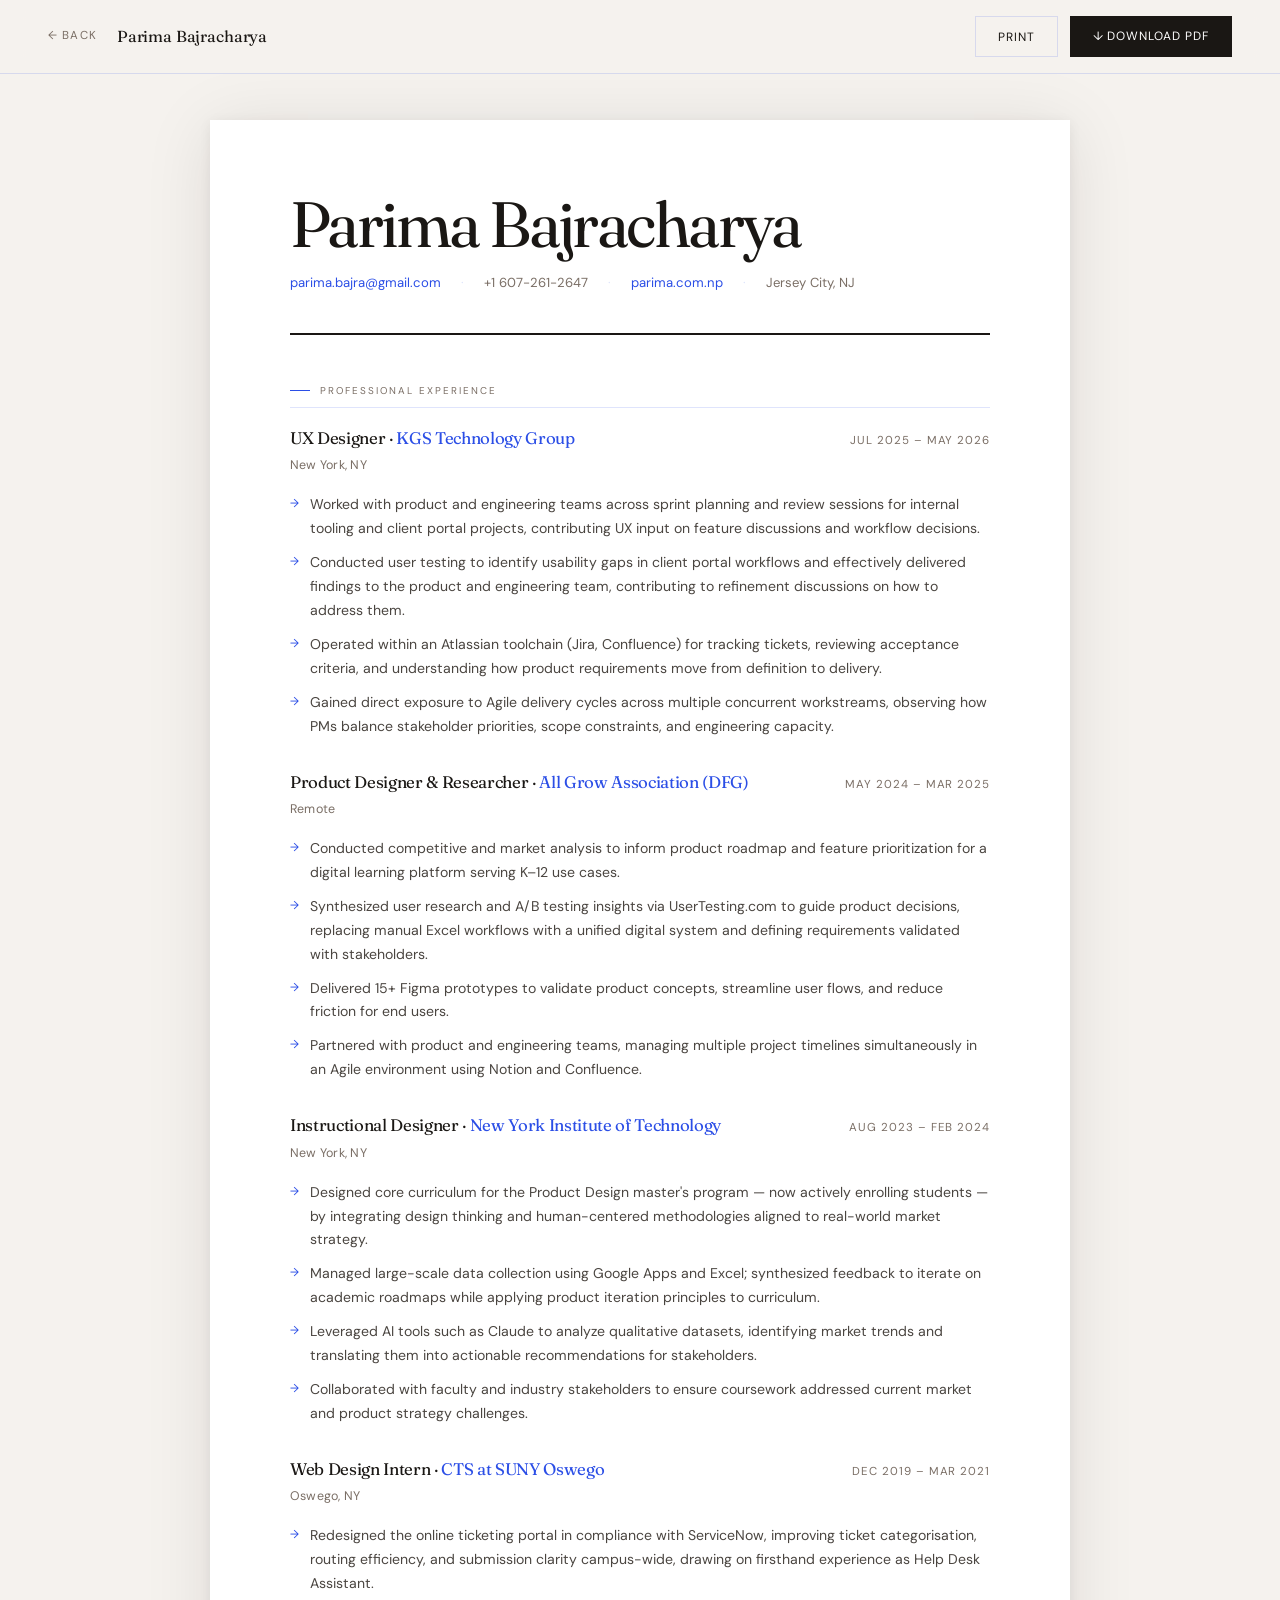
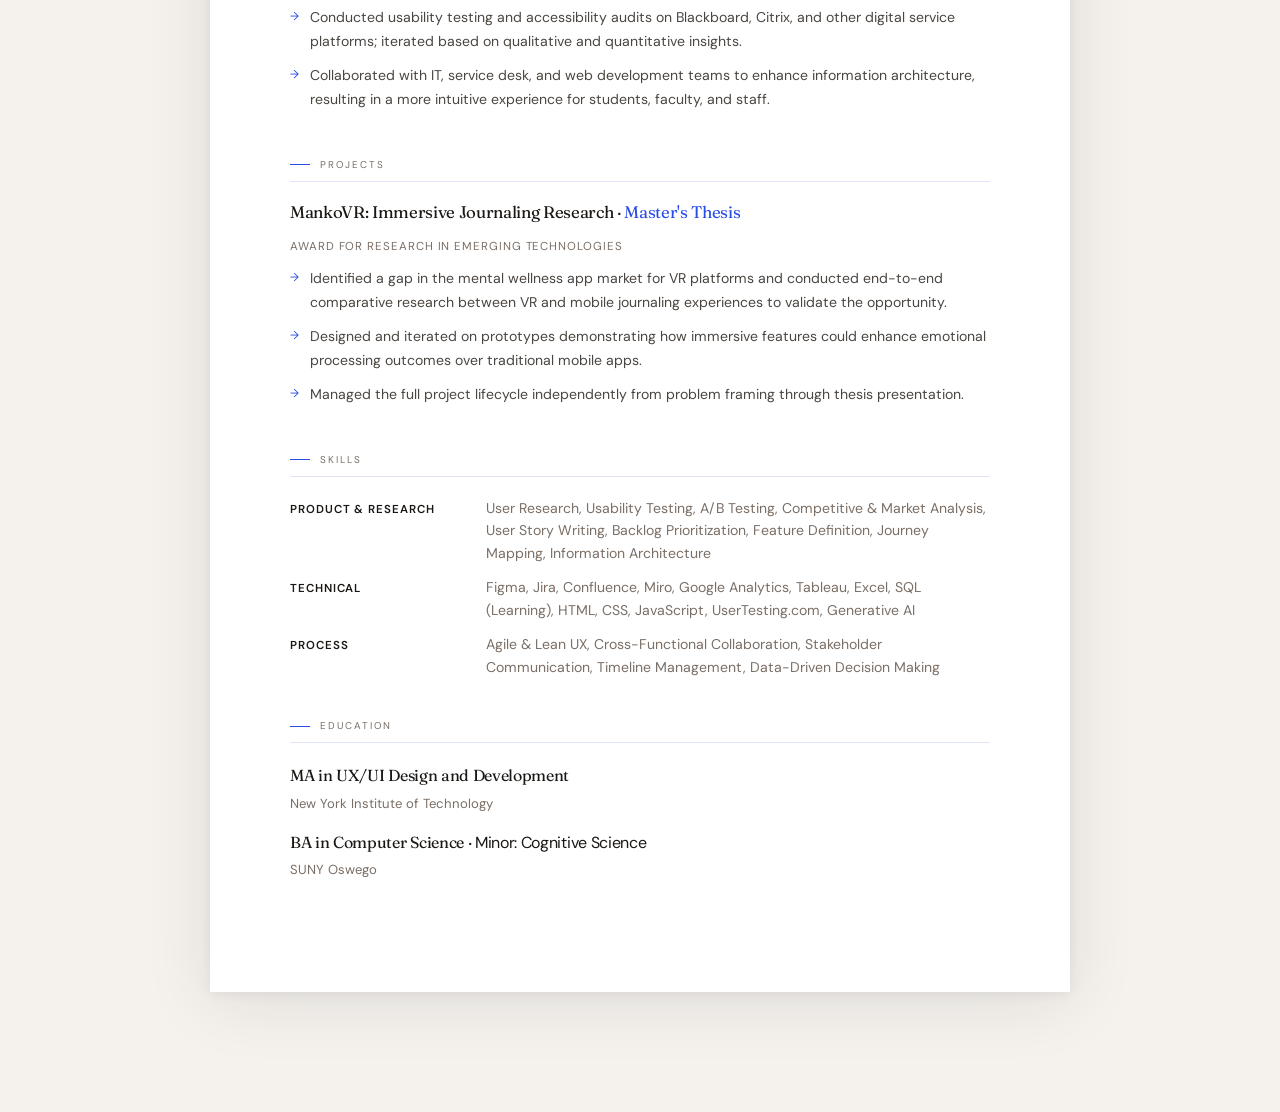
==== resume.html @ ea43d80a "add resume page and button on About Creates resume.html styled to match the portfolio design system " ====
<!DOCTYPE html>
<html lang="en">
<head>
  <meta charset="UTF-8">
  <meta name="viewport" content="width=device-width, initial-scale=1.0">
  <title>Resume — Parima Bajracharya</title>
  <link rel="preconnect" href="https://fonts.googleapis.com">
  <link rel="preconnect" href="https://fonts.gstatic.com" crossorigin>
  <link href="https://fonts.googleapis.com/css2?family=Fraunces:ital,opsz,wght@0,9..144,300..900;1,9..144,300..900&family=DM+Sans:wght@400;500;600;700&display=swap" rel="stylesheet">
  <link rel="icon" type="image/jpeg" href="/images/favicon-32x32.png">
  <style>
    *, *::before, *::after { margin: 0; padding: 0; box-sizing: border-box; }

    :root {
      --ink: #1A1714;
      --blue: #2B4EE6;
      --muted: #7A6E65;
      --border: rgba(43, 78, 230, 0.15);
      --surface: rgba(237, 232, 223, 0.6);
      --fd: 'Fraunces', serif;
      --fb: 'DM Sans', sans-serif;
    }

    html { scroll-behavior: smooth; }

    body {
      background: #f5f2ee;
      color: var(--ink);
      font-family: var(--fb);
      font-size: 16px;
      line-height: 1.6;
      min-height: 100vh;
    }

    /* ── TOP BAR ── */
    .resume-topbar {
      position: fixed; top: 0; left: 0; right: 0; z-index: 100;
      display: flex; align-items: center; justify-content: space-between;
      padding: 16px 48px;
      background: rgba(245, 242, 238, 0.9);
      backdrop-filter: blur(12px);
      border-bottom: 1px solid var(--border);
    }
    .resume-topbar-left {
      display: flex; align-items: center; gap: 20px;
    }
    .topbar-back {
      font-size: .72rem; letter-spacing: .1em; text-transform: uppercase;
      color: var(--muted); text-decoration: none;
      display: flex; align-items: center; gap: 8px;
      transition: color .2s, gap .2s;
    }
    .topbar-back:hover { color: var(--blue); gap: 12px; }
    .topbar-name {
      font-family: var(--fd); font-size: 1rem; color: var(--ink);
      letter-spacing: -.01em;
    }
    .topbar-actions { display: flex; gap: 12px; }
    .btn-download {
      display: inline-flex; align-items: center; gap: 8px;
      padding: 10px 22px; font-size: .75rem; letter-spacing: .08em;
      text-transform: uppercase; text-decoration: none;
      background: var(--ink); color: #fff;
      border: 1px solid var(--ink); font-family: var(--fb);
      transition: background .2s, border-color .2s;
    }
    .btn-download:hover { background: var(--blue); border-color: var(--blue); }
    .btn-print {
      display: inline-flex; align-items: center; gap: 8px;
      padding: 10px 22px; font-size: .75rem; letter-spacing: .08em;
      text-transform: uppercase; text-decoration: none;
      background: none; color: var(--ink);
      border: 1px solid var(--border); font-family: var(--fb);
      cursor: pointer; transition: border-color .2s, color .2s;
    }
    .btn-print:hover { border-color: var(--ink); }

    /* ── RESUME SHEET ── */
    .resume-wrap {
      padding-top: 80px;
      display: flex; justify-content: center;
      padding-bottom: 80px;
    }
    .resume-sheet {
      width: 100%; max-width: 860px;
      margin: 40px 24px;
      background: #fff;
      box-shadow: 0 8px 64px rgba(26,23,20,.10), 0 2px 12px rgba(26,23,20,.06);
      padding: 72px 80px;
    }

    /* ── HEADER ── */
    .rs-name {
      font-family: var(--fd);
      font-size: clamp(2.8rem, 5vw, 4rem);
      letter-spacing: -.04em;
      line-height: 1;
      color: var(--ink);
      margin-bottom: 16px;
    }
    .rs-contact {
      font-size: .82rem; color: var(--muted); display: flex;
      flex-wrap: wrap; gap: 6px 20px; align-items: center;
      margin-bottom: 48px; padding-bottom: 40px;
      border-bottom: 2px solid var(--ink);
    }
    .rs-contact a { color: var(--blue); text-decoration: none; }
    .rs-contact a:hover { text-decoration: underline; }
    .rs-contact-sep { color: var(--border); }

    /* ── SECTION ── */
    .rs-section { margin-bottom: 40px; }
    .rs-section-title {
      font-size: .62rem; letter-spacing: .2em; text-transform: uppercase;
      color: var(--muted); margin-bottom: 20px;
      padding-bottom: 8px; border-bottom: 1px solid var(--border);
      display: flex; align-items: center; gap: 10px;
    }
    .rs-section-title::before {
      content: ''; width: 20px; height: 1px; background: var(--blue);
    }

    /* ── EXPERIENCE ENTRY ── */
    .rs-entry { margin-bottom: 28px; }
    .rs-entry-header {
      display: flex; justify-content: space-between; align-items: baseline;
      gap: 16px; margin-bottom: 6px; flex-wrap: wrap;
    }
    .rs-entry-title {
      font-family: var(--fd); font-size: 1.05rem; letter-spacing: -.02em;
      color: var(--ink); line-height: 1.2;
    }
    .rs-entry-title em { font-style: normal; color: var(--blue); }
    .rs-entry-date {
      font-size: .72rem; letter-spacing: .08em; color: var(--muted);
      white-space: nowrap; text-transform: uppercase; flex-shrink: 0;
    }
    .rs-entry-sub {
      font-size: .78rem; color: var(--muted); margin-bottom: 12px;
      letter-spacing: .02em;
    }
    .rs-entry-list { list-style: none; padding: 0; }
    .rs-entry-list li {
      font-size: .88rem; color: #4a4540; line-height: 1.7;
      padding: 5px 0 5px 20px; position: relative;
    }
    .rs-entry-list li::before {
      content: '→'; position: absolute; left: 0;
      color: var(--blue); font-size: .72rem; top: 6px;
    }

    /* ── SKILLS ── */
    .rs-skills-grid { display: flex; flex-direction: column; gap: 12px; }
    .rs-skill-row { display: grid; grid-template-columns: 180px 1fr; gap: 16px; align-items: baseline; }
    .rs-skill-label {
      font-size: .72rem; letter-spacing: .08em; text-transform: uppercase;
      color: var(--ink); font-weight: 600;
    }
    .rs-skill-items { font-size: .88rem; color: var(--muted); line-height: 1.6; }

    /* ── EDUCATION ── */
    .rs-edu-entry { margin-bottom: 16px; }
    .rs-edu-degree {
      font-family: var(--fd); font-size: 1rem; letter-spacing: -.02em; margin-bottom: 4px;
    }
    .rs-edu-school { font-size: .82rem; color: var(--muted); }

    /* ── PRINT ── */
    @media print {
      .resume-topbar { display: none; }
      .resume-wrap { padding-top: 0; }
      .resume-sheet { margin: 0; box-shadow: none; padding: 48px 64px; max-width: 100%; }
      body { background: #fff; }
    }

    @media (max-width: 600px) {
      .resume-topbar { padding: 14px 20px; }
      .topbar-name { display: none; }
      .resume-sheet { padding: 40px 28px; margin: 24px 16px; }
      .rs-skill-row { grid-template-columns: 1fr; gap: 4px; }
      .rs-entry-header { flex-direction: column; gap: 4px; }
    }
  </style>
</head>
<body>

  <div class="resume-topbar">
    <div class="resume-topbar-left">
      <a class="topbar-back" href="javascript:history.back()">← Back</a>
      <div class="topbar-name">Parima Bajracharya</div>
    </div>
    <div class="topbar-actions">
      <button class="btn-print" onclick="window.print()">Print</button>
      <a class="btn-download" href="/Parima_Bajracharya_Resume.pdf" download="Parima_Bajracharya_Resume.pdf">↓ Download PDF</a>
    </div>
  </div>

  <div class="resume-wrap">
    <div class="resume-sheet">

      <!-- HEADER -->
      <div class="rs-name">Parima Bajracharya</div>
      <div class="rs-contact">
        <a href="mailto:parima.bajra@gmail.com">parima.bajra@gmail.com</a>
        <span class="rs-contact-sep">·</span>
        <span>+1 607-261-2647</span>
        <span class="rs-contact-sep">·</span>
        <a href="https://parima.com.np" target="_blank">parima.com.np</a>
        <span class="rs-contact-sep">·</span>
        <span>Jersey City, NJ</span>
      </div>

      <!-- EXPERIENCE -->
      <div class="rs-section">
        <div class="rs-section-title">Professional Experience</div>

        <div class="rs-entry">
          <div class="rs-entry-header">
            <div class="rs-entry-title">UX Designer · <em>KGS Technology Group</em></div>
            <div class="rs-entry-date">Jul 2025 – May 2026</div>
          </div>
          <div class="rs-entry-sub">New York, NY</div>
          <ul class="rs-entry-list">
            <li>Worked with product and engineering teams across sprint planning and review sessions for internal tooling and client portal projects, contributing UX input on feature discussions and workflow decisions.</li>
            <li>Conducted user testing to identify usability gaps in client portal workflows and effectively delivered findings to the product and engineering team, contributing to refinement discussions on how to address them.</li>
            <li>Operated within an Atlassian toolchain (Jira, Confluence) for tracking tickets, reviewing acceptance criteria, and understanding how product requirements move from definition to delivery.</li>
            <li>Gained direct exposure to Agile delivery cycles across multiple concurrent workstreams, observing how PMs balance stakeholder priorities, scope constraints, and engineering capacity.</li>
          </ul>
        </div>

        <div class="rs-entry">
          <div class="rs-entry-header">
            <div class="rs-entry-title">Product Designer &amp; Researcher · <em>All Grow Association (DFG)</em></div>
            <div class="rs-entry-date">May 2024 – Mar 2025</div>
          </div>
          <div class="rs-entry-sub">Remote</div>
          <ul class="rs-entry-list">
            <li>Conducted competitive and market analysis to inform product roadmap and feature prioritization for a digital learning platform serving K–12 use cases.</li>
            <li>Synthesized user research and A/B testing insights via UserTesting.com to guide product decisions, replacing manual Excel workflows with a unified digital system and defining requirements validated with stakeholders.</li>
            <li>Delivered 15+ Figma prototypes to validate product concepts, streamline user flows, and reduce friction for end users.</li>
            <li>Partnered with product and engineering teams, managing multiple project timelines simultaneously in an Agile environment using Notion and Confluence.</li>
          </ul>
        </div>

        <div class="rs-entry">
          <div class="rs-entry-header">
            <div class="rs-entry-title">Instructional Designer · <em>New York Institute of Technology</em></div>
            <div class="rs-entry-date">Aug 2023 – Feb 2024</div>
          </div>
          <div class="rs-entry-sub">New York, NY</div>
          <ul class="rs-entry-list">
            <li>Designed core curriculum for the Product Design master's program — now actively enrolling students — by integrating design thinking and human-centered methodologies aligned to real-world market strategy.</li>
            <li>Managed large-scale data collection using Google Apps and Excel; synthesized feedback to iterate on academic roadmaps while applying product iteration principles to curriculum.</li>
            <li>Leveraged AI tools such as Claude to analyze qualitative datasets, identifying market trends and translating them into actionable recommendations for stakeholders.</li>
            <li>Collaborated with faculty and industry stakeholders to ensure coursework addressed current market and product strategy challenges.</li>
          </ul>
        </div>

        <div class="rs-entry">
          <div class="rs-entry-header">
            <div class="rs-entry-title">Web Design Intern · <em>CTS at SUNY Oswego</em></div>
            <div class="rs-entry-date">Dec 2019 – Mar 2021</div>
          </div>
          <div class="rs-entry-sub">Oswego, NY</div>
          <ul class="rs-entry-list">
            <li>Redesigned the online ticketing portal in compliance with ServiceNow, improving ticket categorisation, routing efficiency, and submission clarity campus-wide, drawing on firsthand experience as Help Desk Assistant.</li>
            <li>Conducted usability testing and accessibility audits on Blackboard, Citrix, and other digital service platforms; iterated based on qualitative and quantitative insights.</li>
            <li>Collaborated with IT, service desk, and web development teams to enhance information architecture, resulting in a more intuitive experience for students, faculty, and staff.</li>
          </ul>
        </div>
      </div>

      <!-- PROJECTS -->
      <div class="rs-section">
        <div class="rs-section-title">Projects</div>
        <div class="rs-entry">
          <div class="rs-entry-header">
            <div class="rs-entry-title">MankoVR: Immersive Journaling Research · <em>Master's Thesis</em></div>
            <div class="rs-entry-date">Award for Research in Emerging Technologies</div>
          </div>
          <ul class="rs-entry-list">
            <li>Identified a gap in the mental wellness app market for VR platforms and conducted end-to-end comparative research between VR and mobile journaling experiences to validate the opportunity.</li>
            <li>Designed and iterated on prototypes demonstrating how immersive features could enhance emotional processing outcomes over traditional mobile apps.</li>
            <li>Managed the full project lifecycle independently from problem framing through thesis presentation.</li>
          </ul>
        </div>
      </div>

      <!-- SKILLS -->
      <div class="rs-section">
        <div class="rs-section-title">Skills</div>
        <div class="rs-skills-grid">
          <div class="rs-skill-row">
            <div class="rs-skill-label">Product &amp; Research</div>
            <div class="rs-skill-items">User Research, Usability Testing, A/B Testing, Competitive &amp; Market Analysis, User Story Writing, Backlog Prioritization, Feature Definition, Journey Mapping, Information Architecture</div>
          </div>
          <div class="rs-skill-row">
            <div class="rs-skill-label">Technical</div>
            <div class="rs-skill-items">Figma, Jira, Confluence, Miro, Google Analytics, Tableau, Excel, SQL (Learning), HTML, CSS, JavaScript, UserTesting.com, Generative AI</div>
          </div>
          <div class="rs-skill-row">
            <div class="rs-skill-label">Process</div>
            <div class="rs-skill-items">Agile &amp; Lean UX, Cross-Functional Collaboration, Stakeholder Communication, Timeline Management, Data-Driven Decision Making</div>
          </div>
        </div>
      </div>

      <!-- EDUCATION -->
      <div class="rs-section">
        <div class="rs-section-title">Education</div>
        <div class="rs-edu-entry">
          <div class="rs-edu-degree">MA in UX/UI Design and Development</div>
          <div class="rs-edu-school">New York Institute of Technology</div>
        </div>
        <div class="rs-edu-entry">
          <div class="rs-edu-degree">BA in Computer Science · <span style="font-weight:400;font-family:var(--fb)">Minor: Cognitive Science</span></div>
          <div class="rs-edu-school">SUNY Oswego</div>
        </div>
      </div>

    </div>
  </div>

</body>
</html>
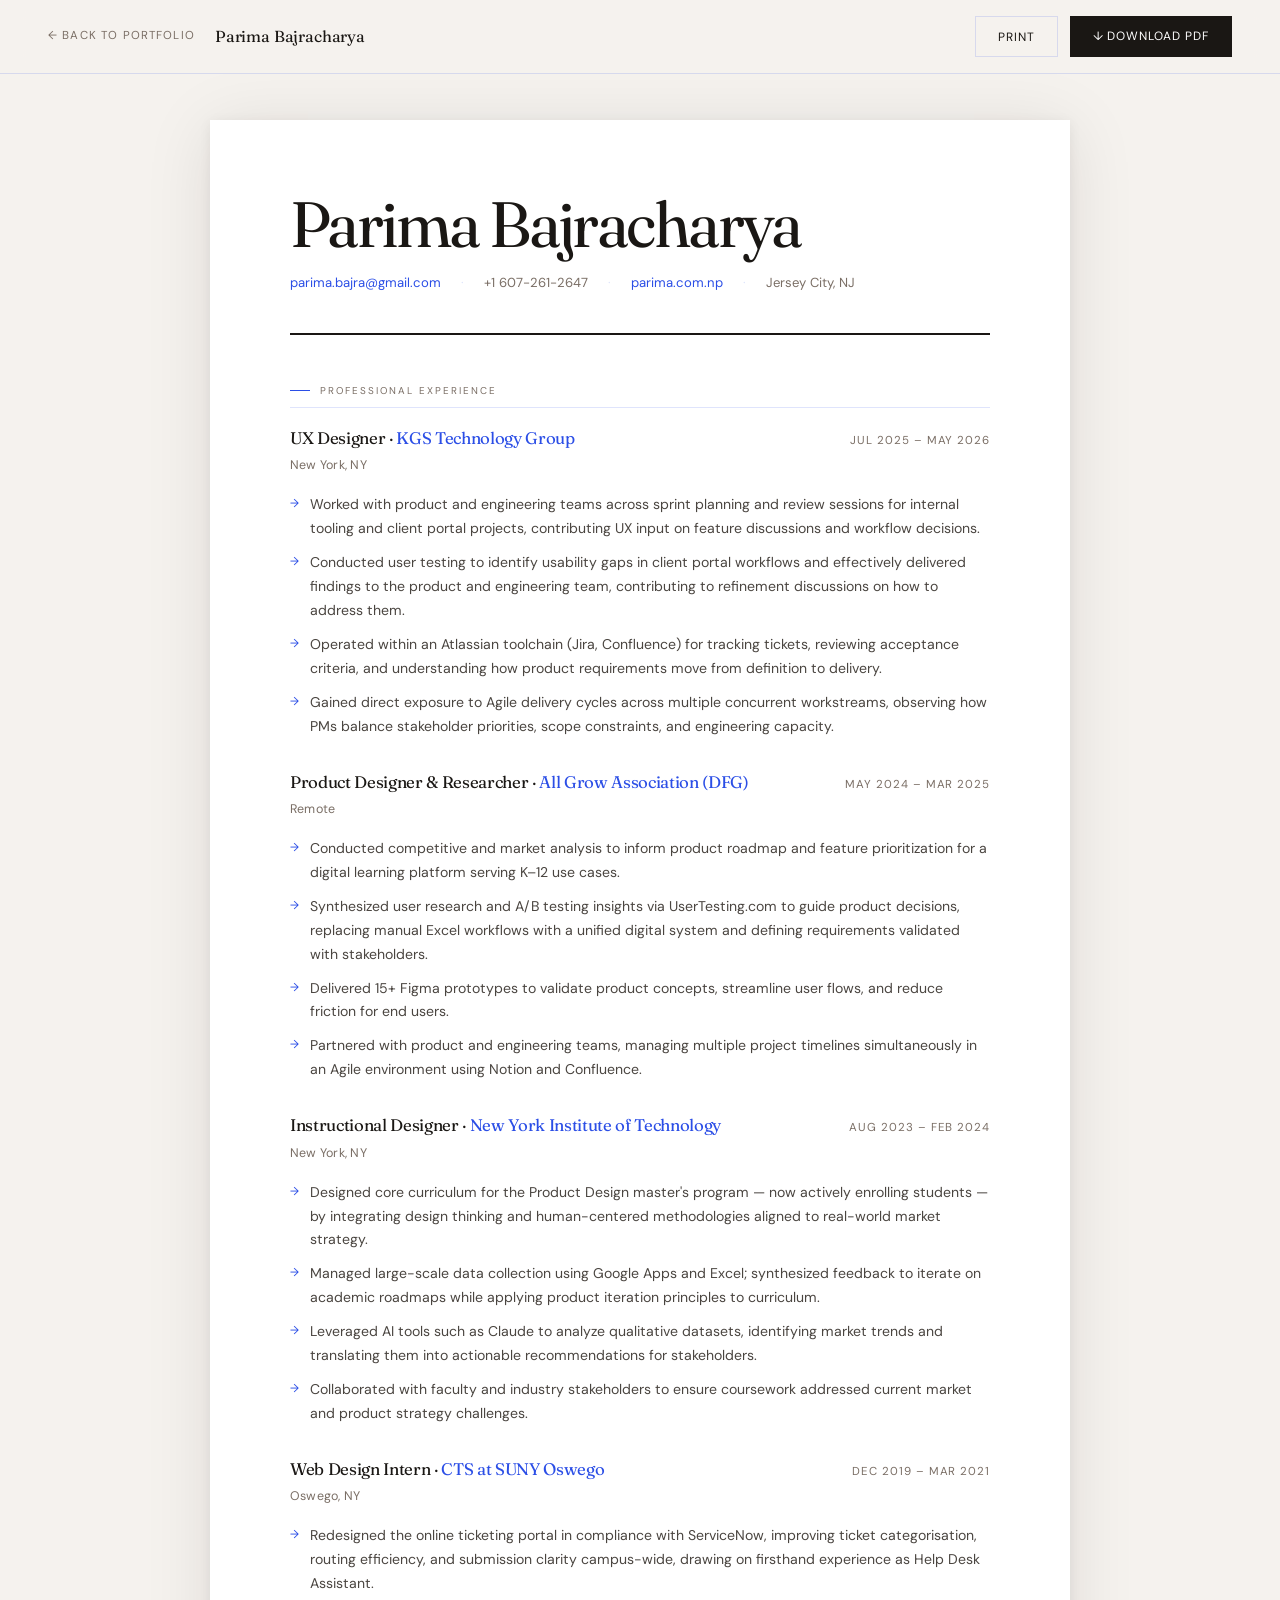
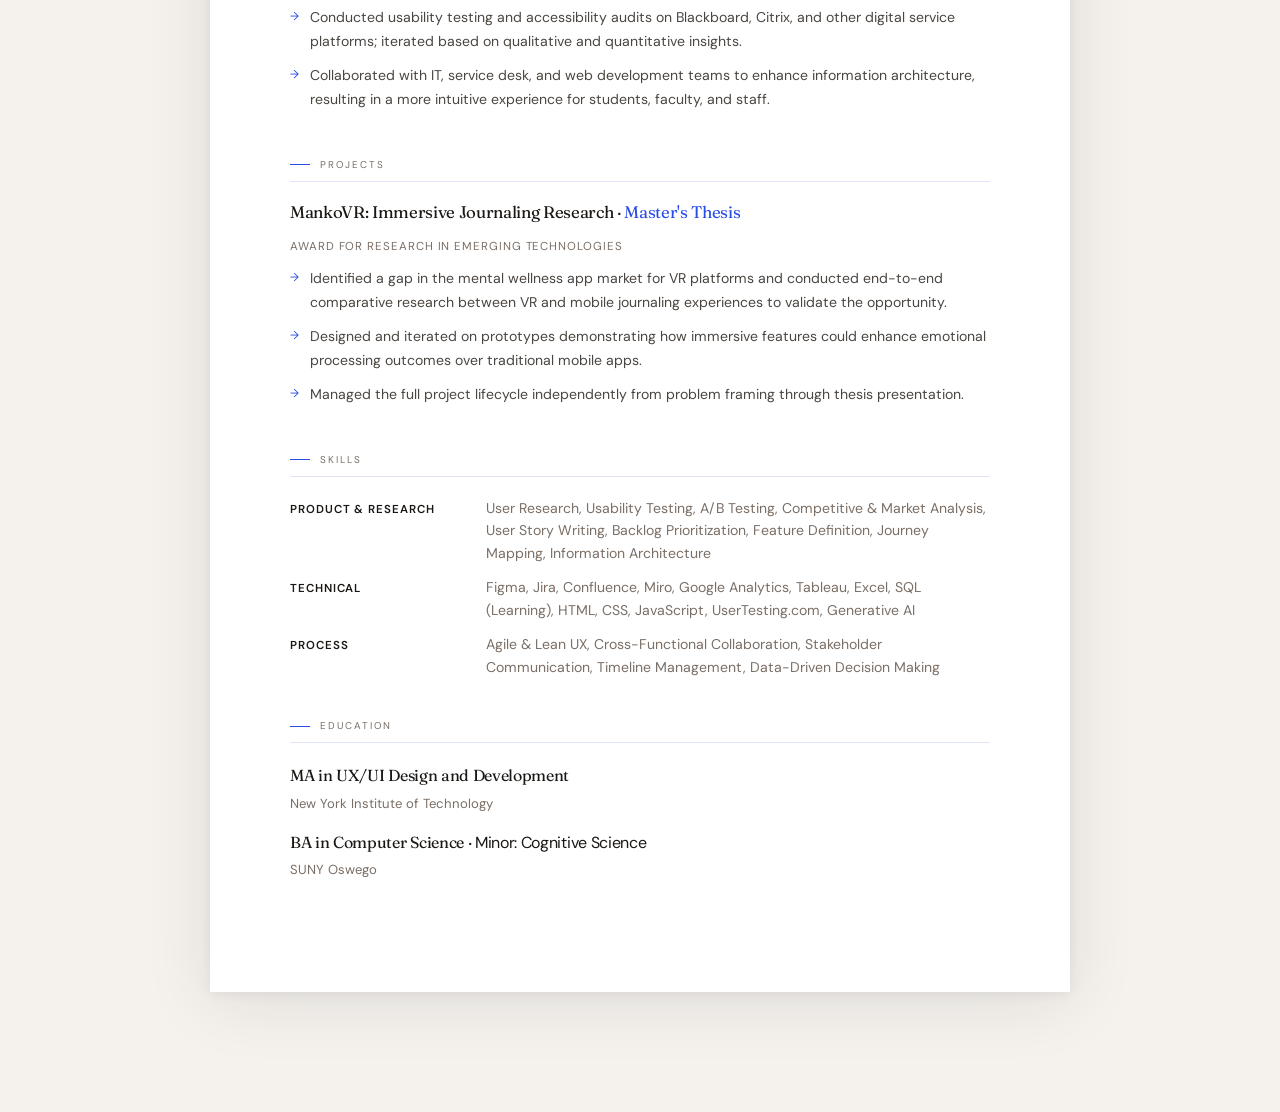
==== commit 5cad6316: "fix back button on resume page Replaces history.back() with a direct link to the About page since th" ====
--- a/resume.html
+++ b/resume.html
@@ -186,7 +186,7 @@
 
   <div class="resume-topbar">
     <div class="resume-topbar-left">
-      <a class="topbar-back" href="javascript:history.back()">← Back</a>
+      <a class="topbar-back" href="/#about">← Back to portfolio</a>
       <div class="topbar-name">Parima Bajracharya</div>
     </div>
     <div class="topbar-actions">
